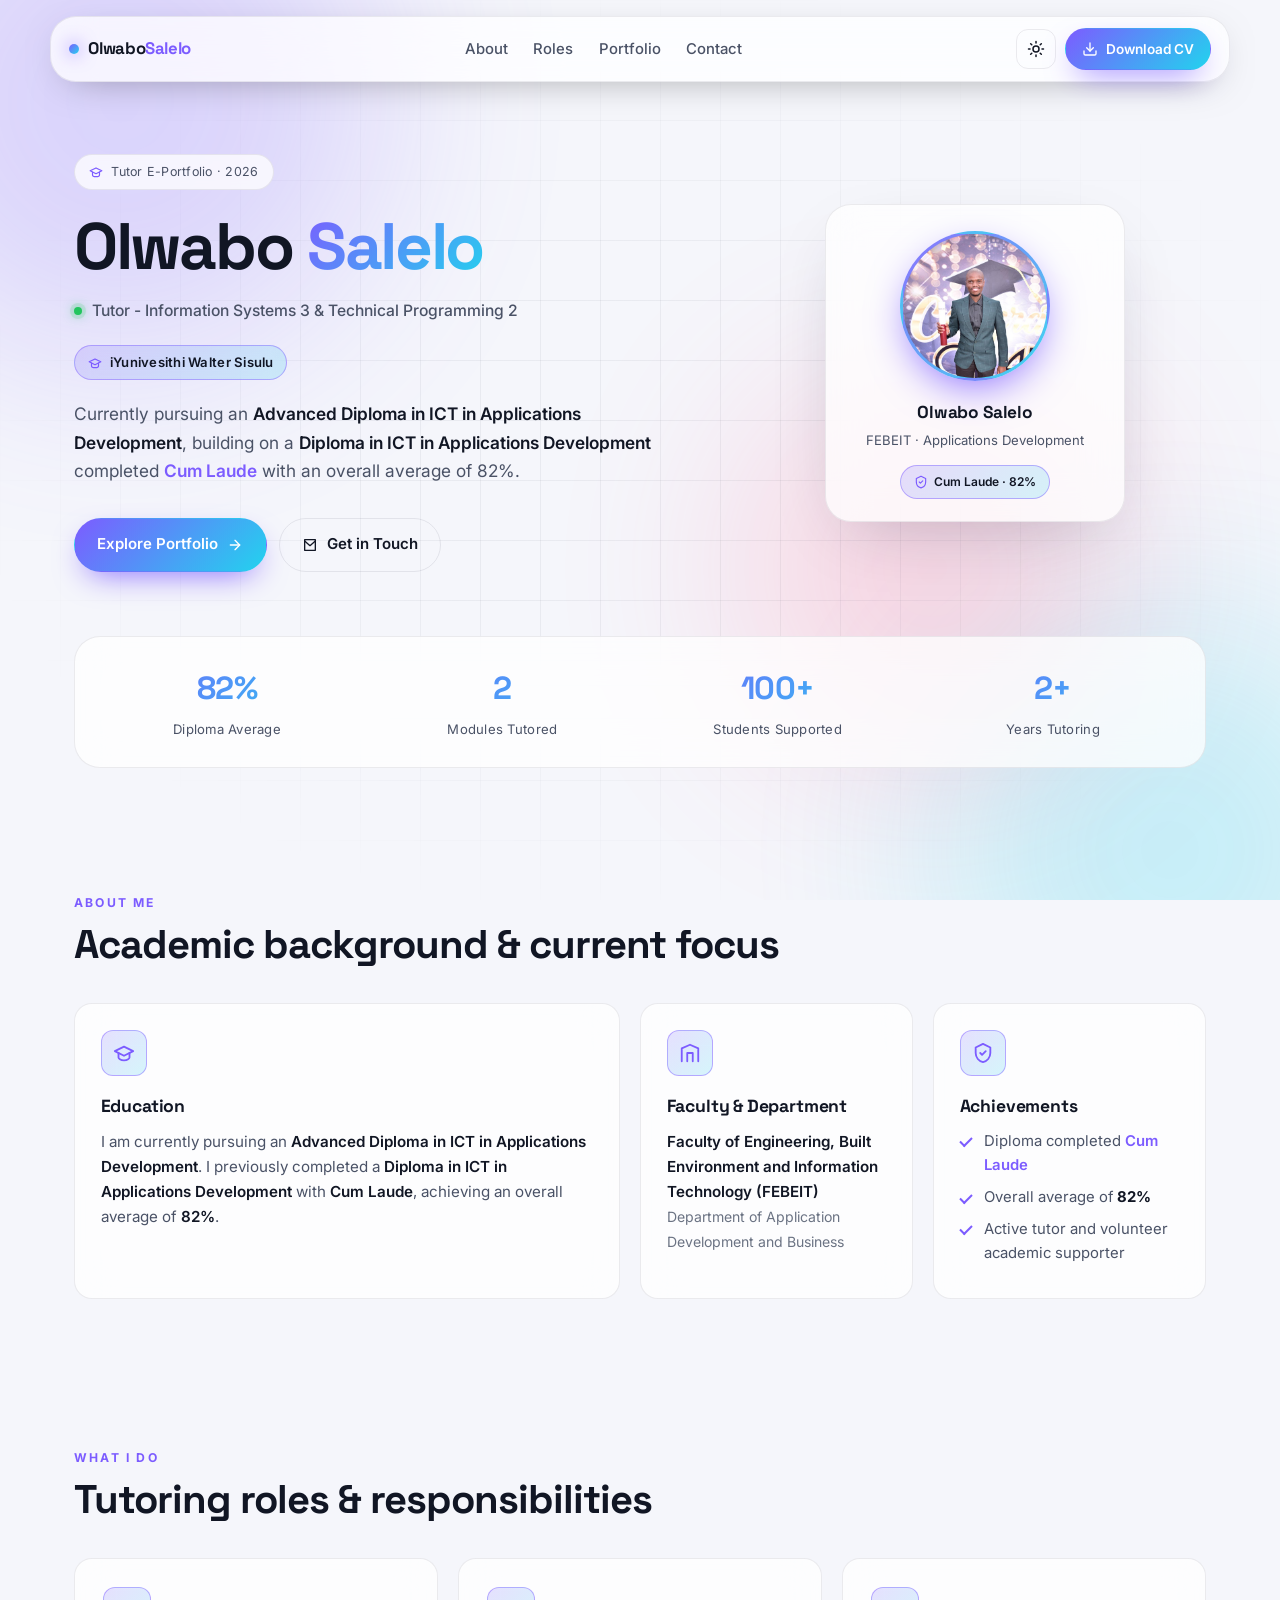
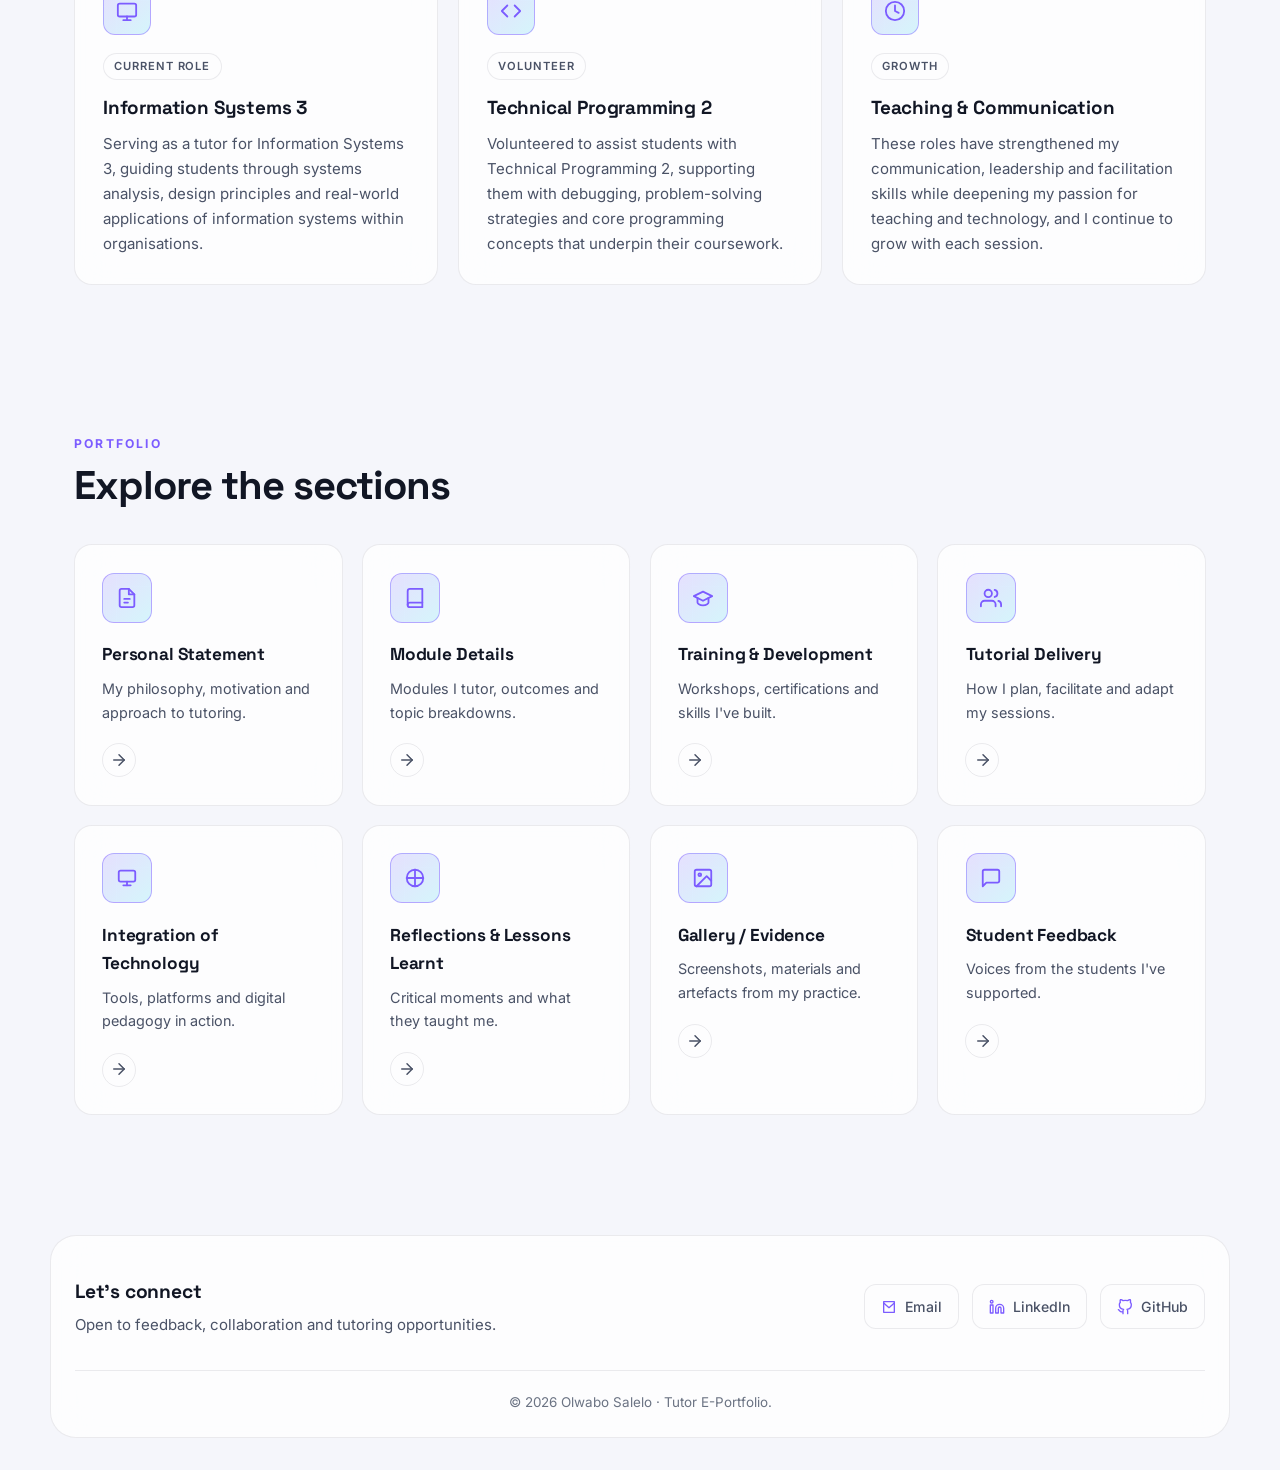
==== index.html @ c68f1d9f "Initial commit" ====
<!DOCTYPE html>
<html lang="en" data-theme="dark">
<head>
  <meta charset="UTF-8" />
  <meta name="viewport" content="width=device-width, initial-scale=1.0" />
  <title>Olwabo Salelo | Tutor E-Portfolio</title>
  <meta name="description" content="E-portfolio of Olwabo Salelo — tutor for Information Systems 3 and Technical Programming 2, FEBIT, Department of Application Development and Business." />

  <link rel="preconnect" href="https://fonts.googleapis.com" />
  <link rel="preconnect" href="https://fonts.gstatic.com" crossorigin />
  <link href="https://fonts.googleapis.com/css2?family=Inter:wght@300;400;500;600;700;800&family=Space+Grotesk:wght@500;600;700&display=swap" rel="stylesheet" />

  <link rel="icon" href="assets/icons/favicon.svg" type="image/svg+xml" />
  <link rel="stylesheet" href="styles.css" />
</head>
<body>

  <div class="bg-orbs" aria-hidden="true">
    <span class="orb orb-1"></span>
    <span class="orb orb-2"></span>
    <span class="orb orb-3"></span>
    <span class="grid-overlay"></span>
  </div>

  <header class="navbar">
    <a href="index.html" class="brand" aria-label="Home">
      <span class="brand-dot"></span>
      <span>Olwabo<span class="accent">Salelo</span></span>
    </a>

    <nav class="nav-links" aria-label="Primary">
      <a href="#about">About</a>
      <a href="#roles">Roles</a>
      <a href="#portfolio">Portfolio</a>
      <a href="#contact">Contact</a>
    </nav>

    <div class="nav-actions">
      <button id="themeToggle" class="icon-btn" aria-label="Toggle theme" title="Toggle theme">
        <svg class="icon-sun" viewBox="0 0 24 24" width="18" height="18" fill="none" stroke="currentColor" stroke-width="2" stroke-linecap="round" stroke-linejoin="round">
          <circle cx="12" cy="12" r="4"/>
          <path d="M12 2v2M12 20v2M4.93 4.93l1.41 1.41M17.66 17.66l1.41 1.41M2 12h2M20 12h2M4.93 19.07l1.41-1.41M17.66 6.34l1.41-1.41"/>
        </svg>
        <svg class="icon-moon" viewBox="0 0 24 24" width="18" height="18" fill="none" stroke="currentColor" stroke-width="2" stroke-linecap="round" stroke-linejoin="round">
          <path d="M21 12.79A9 9 0 1 1 11.21 3 7 7 0 0 0 21 12.79z"/>
        </svg>
      </button>

    <a href="../assets/cv/Olwabo_Salelo_CV.pdf" class="btn btn-primary btn-sm" download>
      <svg viewBox="0 0 24 24" width="16" height="16" fill="none" stroke="currentColor" stroke-width="2" stroke-linecap="round" stroke-linejoin="round">
        <path d="M21 15v4a2 2 0 0 1-2 2H5a2 2 0 0 1-2-2v-4"/>
        <polyline points="7 10 12 15 17 10"/>
        <line x1="12" y1="15" x2="12" y2="3"/>
      </svg>
      <span class="btn-label">Download CV</span>
    </a>
    </div>
  </header>


  <section class="hero">
    <div class="hero-inner">
      <div class="hero-text">
        <span class="pill">
          <svg viewBox="0 0 24 24" width="14" height="14" fill="none" stroke="currentColor" stroke-width="2" stroke-linecap="round" stroke-linejoin="round">
            <path d="M22 10 12 5 2 10l10 5 10-5z"/>
            <path d="M6 12v5c0 1 2 3 6 3s6-2 6-3v-5"/>
          </svg>
          Tutor E-Portfolio · 2026
        </span>

               <h1>
          Olwabo <span class="gradient-text">Salelo</span>
        </h1>

        <p class="role-line">
          <span class="role-dot"></span>
          Tutor - Information Systems 3 &amp; Technical Programming 2
        </p>

        <p class="university-line">
          <svg viewBox="0 0 24 24" width="14" height="14" fill="none" stroke="currentColor" stroke-width="2" stroke-linecap="round" stroke-linejoin="round" aria-hidden="true">
            <path d="M22 10 12 5 2 10l10 5 10-5z"/>
            <path d="M6 12v5c0 1 2 3 6 3s6-2 6-3v-5"/>
          </svg>
          iYunivesithi Walter Sisulu
        </p>

        <p class="lead">
          Currently pursuing an <strong>Advanced Diploma in ICT in Applications Development</strong>,
          building on a <strong>Diploma in ICT in Applications Development</strong> completed
          <em>Cum Laude</em> with an overall average of 82%.
        </p>
        <div class="hero-cta">
          <a href="#portfolio" class="btn btn-primary">
            Explore Portfolio
            <svg viewBox="0 0 24 24" width="16" height="16" fill="none" stroke="currentColor" stroke-width="2" stroke-linecap="round" stroke-linejoin="round">
              <line x1="5" y1="12" x2="19" y2="12"/>
              <polyline points="12 5 19 12 12 19"/>
            </svg>
          </a>
          <a href="#contact" class="btn btn-ghost">
            <svg viewBox="0 0 24 24" width="16" height="16" fill="none" stroke="currentColor" stroke-width="2" stroke-linecap="round" stroke-linejoin="round">
              <path d="M4 4h16v16H4z"/>
              <polyline points="4 6 12 13 20 6"/>
            </svg>
            Get in Touch
          </a>
        </div>
      </div>

      <div class="hero-visual" aria-hidden="true">
        <div class="avatar-card">
            <div class="avatar">
            <img src="assets/images/avatar.png" alt="Portrait of Olwabo Salelo" />
            </div>
            <div class="avatar-meta">
            <strong>Olwabo Salelo</strong>
            <span>FEBEIT · Applications Development</span>
            </div>
            <div class="avatar-badge">
            <svg viewBox="0 0 24 24" width="14" height="14" fill="none" stroke="currentColor" stroke-width="2" stroke-linecap="round" stroke-linejoin="round">
                <path d="M12 2 4 6v6c0 5 3.5 9 8 10 4.5-1 8-5 8-10V6l-8-4z"/>
                <polyline points="9 12 11 14 15 10"/>
            </svg>
            Cum Laude · 82%
            </div>
        </div>
        </div>
      </div>
    </div>

    <div class="stats" role="list">
      <div class="stat" role="listitem">
        <span class="stat-num" data-count="82" data-suffix="%">0</span>
        <span class="stat-label">Diploma Average</span>
      </div>
      <div class="stat" role="listitem">
        <span class="stat-num" data-count="2">0</span>
        <span class="stat-label">Modules Tutored</span>
      </div>
      <div class="stat" role="listitem">
        <span class="stat-num" data-count="100" data-suffix="+">0</span>
        <span class="stat-label">Students Supported</span>
      </div>
      <div class="stat" role="listitem">
        <span class="stat-num" data-count="2" data-suffix="+">0</span>
        <span class="stat-label">Years Tutoring</span>
      </div>
    </div>
  </section>

  <section id="about" class="section">
    <div class="section-head">
      <span class="eyebrow">About Me</span>
      <h2>Academic background &amp; current focus</h2>
    </div>

    <div class="about-grid">
      <div class="about-card about-card--wide">
        <div class="about-icon">
          <svg viewBox="0 0 24 24" width="22" height="22" fill="none" stroke="currentColor" stroke-width="2" stroke-linecap="round" stroke-linejoin="round">
            <path d="M22 10 12 5 2 10l10 5 10-5z"/>
            <path d="M6 12v5c0 1 2 3 6 3s6-2 6-3v-5"/>
          </svg>
        </div>
        <h3>Education</h3>
        <p>
          I am currently pursuing an <strong>Advanced Diploma in ICT in Applications Development</strong>.
          I previously completed a <strong>Diploma in ICT in Applications Development</strong> with
          <strong>Cum Laude</strong>, achieving an overall average of <strong>82%</strong>.
        </p>
      </div>

      <div class="about-card">
        <div class="about-icon">
          <svg viewBox="0 0 24 24" width="22" height="22" fill="none" stroke="currentColor" stroke-width="2" stroke-linecap="round" stroke-linejoin="round">
            <path d="M3 21V7l9-4 9 4v14"/>
            <path d="M9 21V12h6v9"/>
          </svg>
        </div>
        <h3>Faculty &amp; Department</h3>
        <p>
          <strong>Faculty of Engineering, Built Environment and Information Technology (FEBEIT)</strong><br />
          <span class="muted">Department of Application Development and Business</span>
        </p>
      </div>

      <div class="about-card">
        <div class="about-icon">
          <svg viewBox="0 0 24 24" width="22" height="22" fill="none" stroke="currentColor" stroke-width="2" stroke-linecap="round" stroke-linejoin="round">
            <path d="M12 2 4 6v6c0 5 3.5 9 8 10 4.5-1 8-5 8-10V6l-8-4z"/>
            <polyline points="9 12 11 14 15 10"/>
          </svg>
        </div>
        <h3>Achievements</h3>
        <ul class="check-list">
          <li>Diploma completed <em>Cum Laude</em></li>
          <li>Overall average of <strong>82%</strong></li>
          <li>Active tutor and volunteer academic supporter</li>
        </ul>
      </div>
    </div>
  </section>

  <section id="roles" class="section">
    <div class="section-head">
      <span class="eyebrow">What I Do</span>
      <h2>Tutoring roles &amp; responsibilities</h2>
    </div>

    <div class="roles-grid">
      <article class="role-card">
        <div class="role-icon">
          <svg viewBox="0 0 24 24" width="22" height="22" fill="none" stroke="currentColor" stroke-width="2" stroke-linecap="round" stroke-linejoin="round">
            <rect x="2" y="4" width="20" height="14" rx="2"/>
            <line x1="8" y1="22" x2="16" y2="22"/>
            <line x1="12" y1="18" x2="12" y2="22"/>
          </svg>
        </div>
        <span class="role-tag">Current Role</span>
        <h3>Information Systems 3</h3>
        <p>
          Serving as a tutor for Information Systems 3, guiding students through
          systems analysis, design principles and real-world applications of
          information systems within organisations.
        </p>
      </article>

      <article class="role-card">
        <div class="role-icon">
          <svg viewBox="0 0 24 24" width="22" height="22" fill="none" stroke="currentColor" stroke-width="2" stroke-linecap="round" stroke-linejoin="round">
            <polyline points="16 18 22 12 16 6"/>
            <polyline points="8 6 2 12 8 18"/>
          </svg>
        </div>
        <span class="role-tag">Volunteer</span>
        <h3>Technical Programming 2</h3>
        <p>
          Volunteered to assist students with Technical Programming 2, supporting
          them with debugging, problem-solving strategies and core programming
          concepts that underpin their coursework.
        </p>
      </article>

      <article class="role-card">
        <div class="role-icon">
          <svg viewBox="0 0 24 24" width="22" height="22" fill="none" stroke="currentColor" stroke-width="2" stroke-linecap="round" stroke-linejoin="round">
            <circle cx="12" cy="12" r="10"/>
            <path d="M12 6v6l4 2"/>
          </svg>
        </div>
        <span class="role-tag">Growth</span>
        <h3>Teaching &amp; Communication</h3>
        <p>
          These roles have strengthened my communication, leadership and
          facilitation skills while deepening my passion for teaching and
          technology, and I continue to grow with each session.
        </p>
      </article>
    </div>
  </section>

  <section id="portfolio" class="section">
    <div class="section-head">
      <span class="eyebrow">Portfolio</span>
      <h2>Explore the sections</h2>
    </div>

    <div class="card-grid">
      <a class="card" href="pages/personal-statement.html">
        <div class="card-icon">
          <svg viewBox="0 0 24 24" width="22" height="22" fill="none" stroke="currentColor" stroke-width="2" stroke-linecap="round" stroke-linejoin="round">
            <path d="M14 2H6a2 2 0 0 0-2 2v16a2 2 0 0 0 2 2h12a2 2 0 0 0 2-2V8z"/>
            <polyline points="14 2 14 8 20 8"/>
            <line x1="9" y1="13" x2="15" y2="13"/>
            <line x1="9" y1="17" x2="13" y2="17"/>
          </svg>
        </div>
        <h3>Personal Statement</h3>
        <p>My philosophy, motivation and approach to tutoring.</p>
        <span class="card-arrow">
          <svg viewBox="0 0 24 24" width="18" height="18" fill="none" stroke="currentColor" stroke-width="2" stroke-linecap="round" stroke-linejoin="round">
            <line x1="5" y1="12" x2="19" y2="12"/>
            <polyline points="12 5 19 12 12 19"/>
          </svg>
        </span>
      </a>

      <a class="card" href="pages/module-details.html">
        <div class="card-icon">
          <svg viewBox="0 0 24 24" width="22" height="22" fill="none" stroke="currentColor" stroke-width="2" stroke-linecap="round" stroke-linejoin="round">
            <path d="M4 19.5A2.5 2.5 0 0 1 6.5 17H20"/>
            <path d="M6.5 2H20v20H6.5A2.5 2.5 0 0 1 4 19.5v-15A2.5 2.5 0 0 1 6.5 2z"/>
          </svg>
        </div>
        <h3>Module Details</h3>
        <p>Modules I tutor, outcomes and topic breakdowns.</p>
        <span class="card-arrow">
          <svg viewBox="0 0 24 24" width="18" height="18" fill="none" stroke="currentColor" stroke-width="2" stroke-linecap="round" stroke-linejoin="round">
            <line x1="5" y1="12" x2="19" y2="12"/>
            <polyline points="12 5 19 12 12 19"/>
          </svg>
        </span>
      </a>

      <a class="card" href="pages/training-development.html">
        <div class="card-icon">
          <svg viewBox="0 0 24 24" width="22" height="22" fill="none" stroke="currentColor" stroke-width="2" stroke-linecap="round" stroke-linejoin="round">
            <path d="M22 10 12 5 2 10l10 5 10-5z"/>
            <path d="M6 12v5c0 1 2 3 6 3s6-2 6-3v-5"/>
          </svg>
        </div>
        <h3>Training &amp; Development</h3>
        <p>Workshops, certifications and skills I've built.</p>
        <span class="card-arrow">
          <svg viewBox="0 0 24 24" width="18" height="18" fill="none" stroke="currentColor" stroke-width="2" stroke-linecap="round" stroke-linejoin="round">
            <line x1="5" y1="12" x2="19" y2="12"/>
            <polyline points="12 5 19 12 12 19"/>
          </svg>
        </span>
      </a>

      <a class="card" href="pages/tutorial-delivery.html">
        <div class="card-icon">
          <svg viewBox="0 0 24 24" width="22" height="22" fill="none" stroke="currentColor" stroke-width="2" stroke-linecap="round" stroke-linejoin="round">
            <path d="M17 21v-2a4 4 0 0 0-4-4H5a4 4 0 0 0-4 4v2"/>
            <circle cx="9" cy="7" r="4"/>
            <path d="M23 21v-2a4 4 0 0 0-3-3.87"/>
            <path d="M16 3.13a4 4 0 0 1 0 7.75"/>
          </svg>
        </div>
        <h3>Tutorial Delivery</h3>
        <p>How I plan, facilitate and adapt my sessions.</p>
        <span class="card-arrow">
          <svg viewBox="0 0 24 24" width="18" height="18" fill="none" stroke="currentColor" stroke-width="2" stroke-linecap="round" stroke-linejoin="round">
            <line x1="5" y1="12" x2="19" y2="12"/>
            <polyline points="12 5 19 12 12 19"/>
          </svg>
        </span>
      </a>

      <a class="card" href="pages/technology.html">
        <div class="card-icon">
          <svg viewBox="0 0 24 24" width="22" height="22" fill="none" stroke="currentColor" stroke-width="2" stroke-linecap="round" stroke-linejoin="round">
            <rect x="3" y="4" width="18" height="12" rx="2"/>
            <line x1="8" y1="20" x2="16" y2="20"/>
            <line x1="12" y1="16" x2="12" y2="20"/>
          </svg>
        </div>
        <h3>Integration of Technology</h3>
        <p>Tools, platforms and digital pedagogy in action.</p>
        <span class="card-arrow">
          <svg viewBox="0 0 24 24" width="18" height="18" fill="none" stroke="currentColor" stroke-width="2" stroke-linecap="round" stroke-linejoin="round">
            <line x1="5" y1="12" x2="19" y2="12"/>
            <polyline points="12 5 19 12 12 19"/>
          </svg>
        </span>
      </a>

      <a class="card" href="pages/reflections.html">
        <div class="card-icon">
          <svg viewBox="0 0 24 24" width="22" height="22" fill="none" stroke="currentColor" stroke-width="2" stroke-linecap="round" stroke-linejoin="round">
            <path d="M12 3v18"/>
            <path d="M3 12h18"/>
            <circle cx="12" cy="12" r="9"/>
          </svg>
        </div>
        <h3>Reflections &amp; Lessons Learnt</h3>
        <p>Critical moments and what they taught me.</p>
        <span class="card-arrow">
          <svg viewBox="0 0 24 24" width="18" height="18" fill="none" stroke="currentColor" stroke-width="2" stroke-linecap="round" stroke-linejoin="round">
            <line x1="5" y1="12" x2="19" y2="12"/>
            <polyline points="12 5 19 12 12 19"/>
          </svg>
        </span>
      </a>

      <a class="card" href="pages/gallery.html">
        <div class="card-icon">
          <svg viewBox="0 0 24 24" width="22" height="22" fill="none" stroke="currentColor" stroke-width="2" stroke-linecap="round" stroke-linejoin="round">
            <rect x="3" y="3" width="18" height="18" rx="2"/>
            <circle cx="8.5" cy="8.5" r="1.5"/>
            <polyline points="21 15 16 10 5 21"/>
          </svg>
        </div>
        <h3>Gallery / Evidence</h3>
        <p>Screenshots, materials and artefacts from my practice.</p>
        <span class="card-arrow">
          <svg viewBox="0 0 24 24" width="18" height="18" fill="none" stroke="currentColor" stroke-width="2" stroke-linecap="round" stroke-linejoin="round">
            <line x1="5" y1="12" x2="19" y2="12"/>
            <polyline points="12 5 19 12 12 19"/>
          </svg>
        </span>
      </a>

      <a class="card" href="pages/feedback.html">
        <div class="card-icon">
          <svg viewBox="0 0 24 24" width="22" height="22" fill="none" stroke="currentColor" stroke-width="2" stroke-linecap="round" stroke-linejoin="round">
            <path d="M21 15a2 2 0 0 1-2 2H7l-4 4V5a2 2 0 0 1 2-2h14a2 2 0 0 1 2 2z"/>
          </svg>
        </div>
        <h3>Student Feedback</h3>
        <p>Voices from the students I've supported.</p>
        <span class="card-arrow">
          <svg viewBox="0 0 24 24" width="18" height="18" fill="none" stroke="currentColor" stroke-width="2" stroke-linecap="round" stroke-linejoin="round">
            <line x1="5" y1="12" x2="19" y2="12"/>
            <polyline points="12 5 19 12 12 19"/>
          </svg>
        </span>
      </a>
    </div>
  </section>


    <footer id="contact" class="footer">
    <div class="footer-inner">
      <div>
        <h3>Let's connect</h3>
        <p>Open to feedback, collaboration and tutoring opportunities.</p>
      </div>
      <div class="footer-links">
        <a href="saleloolwabo99@gmail.com">
          <svg viewBox="0 0 24 24" width="16" height="16" fill="none" stroke="currentColor" stroke-width="2" stroke-linecap="round" stroke-linejoin="round">
            <path d="M4 4h16v16H4z"/>
            <polyline points="4 6 12 13 20 6"/>
          </svg>
          Email
        </a>
        <a href="www.linkedin.com/in/olwabo-salelo-0a4a72297" target="_blank" rel="noopener">
          <svg viewBox="0 0 24 24" width="16" height="16" fill="none" stroke="currentColor" stroke-width="2" stroke-linecap="round" stroke-linejoin="round">
            <path d="M16 8a6 6 0 0 1 6 6v7h-4v-7a2 2 0 0 0-4 0v7h-4v-7a6 6 0 0 1 6-6z"/>
            <rect x="2" y="9" width="4" height="12"/>
            <circle cx="4" cy="4" r="2"/>
          </svg>
          LinkedIn
        </a>
        <a href="https://github.com/Olwabo?tab=repositories" target="_blank" rel="noopener">
          <svg viewBox="0 0 24 24" width="16" height="16" fill="none" stroke="currentColor" stroke-width="2" stroke-linecap="round" stroke-linejoin="round">
            <path d="M9 19c-5 1.5-5-2.5-7-3m14 6v-3.87a3.37 3.37 0 0 0-.94-2.61c3.14-.35 6.44-1.54 6.44-7A5.44 5.44 0 0 0 20 4.77 5.07 5.07 0 0 0 19.91 1S18.73.65 16 2.48a13.38 13.38 0 0 0-7 0C6.27.65 5.09 1 5.09 1A5.07 5.07 0 0 0 5 4.77a5.44 5.44 0 0 0-1.5 3.78c0 5.42 3.3 6.61 6.44 7A3.37 3.37 0 0 0 9 18.13V22"/>
          </svg>
          GitHub
        </a>
      </div>
    </div>
    <p class="copyright">
           &copy; <span id="year"></span> Olwabo Salelo · Tutor E-Portfolio.
    </p>
  </footer>

  <script src="script.js"></script>
</body>
</html>
---- styles.css ----
:root {
  --bg:            #0a0b10;
  --bg-soft:       #11141c;
  --card:          rgba(255, 255, 255, 0.045);
  --card-hover:    rgba(255, 255, 255, 0.08);
  --border:        rgba(255, 255, 255, 0.09);
  --border-strong: rgba(124, 92, 255, 0.45);

  --text:          #eef1f7;
  --text-dim:      #9aa4b8;
  --text-muted:    #6b7383;

  --accent:        #7c5cff;
  --accent-2:      #22d3ee;
  --accent-3:      #ff5c8a;
  --gradient:      linear-gradient(135deg, #7c5cff 0%, #22d3ee 100%);
  --gradient-soft: linear-gradient(135deg, rgba(124,92,255,.18) 0%, rgba(34,211,238,.18) 100%);

  --radius-sm: 12px;
  --radius:    18px;
  --radius-lg: 26px;
  --shadow:    0 24px 70px -28px rgba(0, 0, 0, .75);

  --maxw: 1180px;
  --nav-h: 68px;

  --font-sans: 'Inter', system-ui, -apple-system, "Segoe UI", Roboto, sans-serif;
  --font-display: 'Space Grotesk', 'Inter', sans-serif;
}

[data-theme="light"] {
  --bg:            #f5f6fb;
  --bg-soft:       #ffffff;
  --card:          rgba(255, 255, 255, 0.75);
  --card-hover:    rgba(255, 255, 255, 0.95);
  --border:        rgba(15, 20, 40, 0.08);
  --text:          #111624;
  --text-dim:      #4a5266;
  --text-muted:    #6b7383;
  --shadow:        0 24px 70px -30px rgba(20, 30, 60, .28);
}

*,
*::before,
*::after { box-sizing: border-box; }

* { margin: 0; padding: 0; }

html { scroll-behavior: smooth; scroll-padding-top: 90px; }

body {
  font-family: var(--font-sans);
  background: var(--bg);
  color: var(--text);
  line-height: 1.65;
  min-height: 100vh;
  overflow-x: hidden;
  -webkit-font-smoothing: antialiased;
  transition: background .35s ease, color .35s ease;
}

a { color: inherit; text-decoration: none; }
img { max-width: 100%; display: block; }
button { font: inherit; }

::selection { background: rgba(124, 92, 255, .35); color: #fff; }

/* Scrollbar */
::-webkit-scrollbar { width: 10px; height: 10px; }
::-webkit-scrollbar-track { background: var(--bg-soft); }
::-webkit-scrollbar-thumb {
  background: linear-gradient(var(--accent), var(--accent-2));
  border-radius: 999px;
  border: 2px solid var(--bg-soft);
}

.bg-orbs {
  position: fixed; inset: 0;
  z-index: -1; overflow: hidden; pointer-events: none;
}
.orb {
  position: absolute;
  border-radius: 50%;
  filter: blur(100px);
  opacity: .55;
  animation: float 20s ease-in-out infinite;
  will-change: transform;
}
.orb-1 { width: 520px; height: 520px; background: #7c5cff; top: -160px; left: -140px; }
.orb-2 { width: 460px; height: 460px; background: #22d3ee; bottom: -180px; right: -120px; animation-delay: -7s; }
.orb-3 { width: 380px; height: 380px; background: #ff5c8a; top: 42%; left: 58%; animation-delay: -13s; opacity: .32; }

[data-theme="light"] .orb { opacity: .22; }

.grid-overlay {
  position: absolute; inset: 0;
  background-image:
    linear-gradient(rgba(255,255,255,.035) 1px, transparent 1px),
    linear-gradient(90deg, rgba(255,255,255,.035) 1px, transparent 1px);
  background-size: 60px 60px;
  mask-image: radial-gradient(ellipse at center, #000 30%, transparent 75%);
  -webkit-mask-image: radial-gradient(ellipse at center, #000 30%, transparent 75%);
}
[data-theme="light"] .grid-overlay {
  background-image:
    linear-gradient(rgba(15,20,40,.05) 1px, transparent 1px),
    linear-gradient(90deg, rgba(15,20,40,.05) 1px, transparent 1px);
}

@keyframes float {
  0%, 100% { transform: translate(0, 0) scale(1); }
  50%      { transform: translate(40px, -50px) scale(1.08); }
}

.navbar {
  position: sticky; top: 1rem; z-index: 50;
  display: flex; align-items: center; justify-content: space-between;
  gap: 1rem;
  max-width: var(--maxw);
  margin: 1rem auto 0;
  padding: .7rem 1.1rem;
  background: var(--card);
  border: 1px solid var(--border);
  border-radius: var(--radius-lg);
  backdrop-filter: blur(20px) saturate(160%);
  -webkit-backdrop-filter: blur(20px) saturate(160%);
  box-shadow: 0 10px 40px -20px rgba(0,0,0,.5);
}

.brand {
  display: flex; align-items: center; gap: .6rem;
  font-family: var(--font-display);
  font-weight: 700; font-size: 1.05rem;
  letter-spacing: -.02em;
}
.brand-dot {
  width: 10px; height: 10px; border-radius: 50%;
  background: var(--gradient);
  box-shadow: 0 0 18px var(--accent);
}
.accent { color: var(--accent); }

.nav-links { display: flex; gap: 1.6rem; }
.nav-links a {
  position: relative;
  color: var(--text-dim);
  font-size: .93rem; font-weight: 500;
  transition: color .2s ease;
}
.nav-links a::after {
  content: ""; position: absolute; left: 0; bottom: -6px;
  height: 2px; width: 0;
  background: var(--gradient);
  border-radius: 2px;
  transition: width .3s ease;
}
.nav-links a:hover { color: var(--text); }
.nav-links a:hover::after { width: 100%; }

.nav-actions { display: flex; align-items: center; gap: .55rem; }

/* ---------- Icon buttons ---------- */
.icon-btn {
  width: 40px; height: 40px;
  display: grid; place-items: center;
  background: transparent; color: var(--text);
  border: 1px solid var(--border);
  border-radius: var(--radius-sm);
  cursor: pointer;
  transition: background .2s ease, transform .2s ease, border-color .2s ease;
}
.icon-btn:hover {
  background: var(--card-hover);
  transform: translateY(-1px);
  border-color: var(--border-strong);
}

.icon-sun, .icon-moon {
  grid-area: 1 / 1;
  transition: opacity .3s ease, transform .4s ease;
}
[data-theme="dark"]  .icon-sun  { opacity: 0; transform: rotate(-90deg) scale(.7); }
[data-theme="dark"]  .icon-moon { opacity: 1; }
[data-theme="light"] .icon-sun  { opacity: 1; }
[data-theme="light"] .icon-moon { opacity: 0; transform: rotate(90deg) scale(.7); }

.btn {
  display: inline-flex; align-items: center; justify-content: center; gap: .55rem;
  padding: .85rem 1.4rem;
  border-radius: 999px;
  font-weight: 600; font-size: .94rem;
  border: 1px solid transparent;
  cursor: pointer;
  white-space: nowrap;
  transition: transform .2s ease, box-shadow .3s ease, background .3s ease, border-color .3s ease;
}
.btn-sm { padding: .55rem 1rem; font-size: .85rem; }

.btn-primary {
  background: var(--gradient);
  color: #fff;
  box-shadow: 0 12px 32px -12px var(--accent);
}
.btn-primary:hover {
  transform: translateY(-2px);
  box-shadow: 0 20px 46px -14px var(--accent);
}

.btn-ghost {
  background: transparent;
  color: var(--text);
  border-color: var(--border);
}
.btn-ghost:hover {
  background: var(--card-hover);
  border-color: var(--border-strong);
  transform: translateY(-2px);
}

.hero,
.section,
.footer {
  max-width: var(--maxw);
  margin-inline: auto;
  padding-inline: 1.5rem;
}

.hero { padding-top: 4.5rem; padding-bottom: 3rem; }

.hero-inner {
  display: grid;
  grid-template-columns: 1.35fr 1fr;
  gap: 3rem;
  align-items: center;
}

.pill {
  display: inline-flex; align-items: center; gap: .5rem;
  padding: .42rem .9rem;
  background: var(--card);
  border: 1px solid var(--border);
  border-radius: 999px;
  font-size: .78rem;
  color: var(--text-dim);
  letter-spacing: .02em;
  margin-bottom: 1.4rem;
  backdrop-filter: blur(10px);
  -webkit-backdrop-filter: blur(10px);
}
.pill svg { color: var(--accent); }

.hero h1 {
  font-family: var(--font-display);
  font-size: clamp(2.4rem, 6vw, 4.1rem);
  line-height: 1.02;
  letter-spacing: -.035em;
  margin-bottom: 1rem;
}

.gradient-text {
  background: var(--gradient);
  -webkit-background-clip: text; background-clip: text;
  -webkit-text-fill-color: transparent; color: transparent;
}

.role-line {
  display: inline-flex; align-items: center; gap: .6rem;
  color: var(--text-dim);
  font-size: .98rem; font-weight: 500;
  margin-bottom: 1.35rem;
}

.university-line {
  display: inline-flex;
  align-items: center;
  gap: .5rem;
  padding: .35rem .8rem;
  margin-bottom: 1.25rem;
  font-size: .82rem;
  font-weight: 600;
  letter-spacing: .02em;
  color: var(--text);
  background: var(--gradient-soft);
  border: 1px solid var(--border-strong);
  border-radius: 999px;
  backdrop-filter: blur(10px);
  -webkit-backdrop-filter: blur(10px);
}

.university-line svg {
  color: var(--accent);
  flex-shrink: 0;
}

@media (max-width: 640px) {
  .university-line {
    font-size: .78rem;
    padding: .3rem .7rem;
  }
}
.role-dot {
  width: 8px; height: 8px; border-radius: 50%;
  background: #22c55e;
  box-shadow: 0 0 0 4px rgba(34,197,94,.15), 0 0 12px rgba(34,197,94,.7);
  animation: pulse 2s ease-in-out infinite;
}
@keyframes pulse {
  0%, 100% { box-shadow: 0 0 0 4px rgba(34,197,94,.15), 0 0 12px rgba(34,197,94,.7); }
  50%      { box-shadow: 0 0 0 8px rgba(34,197,94,.08), 0 0 18px rgba(34,197,94,.9); }
}

.lead {
  color: var(--text-dim);
  font-size: 1.08rem;
  max-width: 58ch;
  margin-bottom: 2rem;
}
.lead strong { color: var(--text); font-weight: 600; }
.lead em { color: var(--accent); font-style: normal; font-weight: 600; }

.hero-cta { display: flex; gap: .75rem; flex-wrap: wrap; }


.hero-visual {
  display: flex;
  justify-content: center;
  align-items: center;
}

.avatar-card {
  position: relative;
  width: 300px;
  padding: 1.6rem 1.4rem 1.4rem;
  background: var(--card);
  border: 1px solid var(--border);
  border-radius: var(--radius-lg);
  backdrop-filter: blur(20px);
  -webkit-backdrop-filter: blur(20px);
  box-shadow: var(--shadow);
  text-align: center;
  overflow: hidden;
  animation: cardFloat 7s ease-in-out infinite;
  will-change: transform;
}

@keyframes cardFloat {
  0%, 100% { transform: translateY(0); }
  50%      { transform: translateY(-12px); }
}

.avatar-glow {
  position: absolute;
  inset: -40px;
  z-index: 0;
  background: var(--gradient);
  filter: blur(70px);
  opacity: .38;
  border-radius: 50%;
  pointer-events: none;
}

.avatar {
  position: relative;
  z-index: 1;
  width: 150px;
  height: 150px;
  margin: 0 auto 1.1rem;
  border-radius: 50%;
  display: grid;
  place-items: center;
  background: var(--gradient);
  box-shadow: 0 14px 44px -12px var(--accent);
  overflow: hidden;
  border: 3px solid rgba(255, 255, 255, .12);
}

.avatar img {
  width: 100%;
  height: 100%;
  object-fit: cover;
  object-position: center;
  transition: transform .6s cubic-bezier(.2, .7, .2, 1);
}

.avatar-card:hover .avatar img { transform: scale(1.05); }

.avatar-meta {
  position: relative;
  z-index: 1;
  margin-bottom: 1rem;
}

.avatar-meta strong {
  display: block;
  font-family: var(--font-display);
  font-size: 1.08rem;
  letter-spacing: -.01em;
  color: var(--text);
}

.avatar-meta span {
  display: block;
  margin-top: .25rem;
  color: var(--text-dim);
  font-size: .82rem;
  line-height: 1.4;
}

.avatar-badge {
  position: relative;
  z-index: 1;
  display: inline-flex;
  align-items: center;
  gap: .35rem;
  padding: .38rem .8rem;
  background: var(--gradient-soft);
  border: 1px solid var(--border-strong);
  border-radius: 999px;
  font-size: .75rem;
  font-weight: 600;
  color: var(--text);
  white-space: nowrap;
}

.avatar-badge svg { color: var(--accent); flex-shrink: 0; }

.stats {
  display: grid;
  grid-template-columns: repeat(4, 1fr);
  gap: 1rem;
  margin-top: 4rem;
  padding: 1.6rem 1.4rem;
  background: var(--card);
  border: 1px solid var(--border);
  border-radius: var(--radius-lg);
  backdrop-filter: blur(20px);
  -webkit-backdrop-filter: blur(20px);
}
.stat { text-align: center; }
.stat-num {
  display: block;
  font-family: var(--font-display);
  font-size: 2rem; font-weight: 700;
  letter-spacing: -.02em;
  background: var(--gradient);
  -webkit-background-clip: text; background-clip: text;
  -webkit-text-fill-color: transparent;
}
.stat-label {
  color: var(--text-dim);
  font-size: .82rem;
  letter-spacing: .02em;
}

.section { padding-top: 4.5rem; padding-bottom: 4.5rem; }

.section-head { margin-bottom: 2.2rem; }
.eyebrow {
  display: inline-block;
  color: var(--accent);
  font-size: .76rem; font-weight: 700;
  letter-spacing: .18em; text-transform: uppercase;
  margin-bottom: .55rem;
}
.section-head h2 {
  font-family: var(--font-display);
  font-size: clamp(1.7rem, 3.6vw, 2.5rem);
  letter-spacing: -.025em;
  line-height: 1.15;
}

.about-grid {
  display: grid;
  grid-template-columns: 2fr 1fr 1fr;
  gap: 1.25rem;
}
.about-card {
  padding: 1.6rem;
  background: var(--card);
  border: 1px solid var(--border);
  border-radius: var(--radius);
  backdrop-filter: blur(20px);
  -webkit-backdrop-filter: blur(20px);
  transition: transform .3s ease, border-color .3s ease, background .3s ease;
}
.about-card:hover {
  transform: translateY(-4px);
  border-color: var(--border-strong);
  background: var(--card-hover);
}
.about-icon {
  width: 46px; height: 46px;
  display: grid; place-items: center;
  background: var(--gradient-soft);
  border: 1px solid var(--border-strong);
  border-radius: var(--radius-sm);
  color: var(--accent);
  margin-bottom: 1rem;
}
.about-card h3 {
  font-family: var(--font-display);
  font-size: 1.1rem;
  margin-bottom: .5rem;
  letter-spacing: -.01em;
}
.about-card p { color: var(--text-dim); font-size: .95rem; }
.about-card p strong { color: var(--text); font-weight: 600; }
.muted { color: var(--text-muted); font-size: .88rem; }

.check-list { list-style: none; }
.check-list li {
  position: relative;
  padding-left: 1.5rem;
  margin-bottom: .45rem;
  color: var(--text-dim);
  font-size: .93rem;
}
.check-list li::before {
  content: "";
  position: absolute; left: 0; top: .55rem;
  width: 12px; height: 7px;
  border-left: 2px solid var(--accent);
  border-bottom: 2px solid var(--accent);
  transform: rotate(-45deg);
}
.check-list li em { color: var(--accent); font-style: normal; font-weight: 600; }
.check-list li strong { color: var(--text); }


.roles-grid {
  display: grid;
  grid-template-columns: repeat(3, 1fr);
  gap: 1.25rem;
}
.role-card {
  position: relative;
  padding: 1.75rem;
  background: var(--card);
  border: 1px solid var(--border);
  border-radius: var(--radius);
  backdrop-filter: blur(20px);
  -webkit-backdrop-filter: blur(20px);
  transition: transform .3s ease, border-color .3s ease, box-shadow .3s ease;
  overflow: hidden;
}
.role-card::after {
  content: "";
  position: absolute; top: 0; left: 0; right: 0; height: 2px;
  background: var(--gradient);
  opacity: 0; transition: opacity .3s ease;
}
.role-card:hover {
  transform: translateY(-6px);
  border-color: var(--border-strong);
  box-shadow: 0 26px 60px -28px rgba(124,92,255,.55);
}
.role-card:hover::after { opacity: 1; }

.role-icon {
  width: 48px; height: 48px;
  display: grid; place-items: center;
  background: var(--gradient-soft);
  border: 1px solid var(--border-strong);
  border-radius: var(--radius-sm);
  color: var(--accent);
  margin-bottom: 1rem;
}
.role-tag {
  display: inline-block;
  padding: .22rem .65rem;
  border: 1px solid var(--border);
  background: rgba(255,255,255,.03);
  border-radius: 999px;
  font-size: .7rem; font-weight: 600;
  letter-spacing: .08em; text-transform: uppercase;
  color: var(--text-dim);
  margin-bottom: .7rem;
}
.role-card h3 {
  font-family: var(--font-display);
  font-size: 1.18rem;
  margin-bottom: .6rem;
  letter-spacing: -.01em;
}
.role-card p { color: var(--text-dim); font-size: .94rem; }


.card-grid {
  display: grid;
  grid-template-columns: repeat(auto-fit, minmax(255px, 1fr));
  gap: 1.2rem;
}
.card {
  position: relative;
  display: block;
  padding: 1.7rem;
  background: var(--card);
  border: 1px solid var(--border);
  border-radius: var(--radius);
  backdrop-filter: blur(20px);
  -webkit-backdrop-filter: blur(20px);
  transition: transform .3s ease, background .3s ease, border-color .3s ease, box-shadow .3s ease;
  overflow: hidden;
}
.card:hover {
  transform: translateY(-7px);
  background: var(--card-hover);
  border-color: var(--border-strong);
  box-shadow: 0 28px 64px -26px rgba(124,92,255,.55);
}
.card:hover .card-arrow {
  transform: translateX(5px);
  color: var(--accent);
  background: var(--gradient-soft);
  border-color: var(--border-strong);
}

.card-icon {
  width: 50px; height: 50px;
  display: grid; place-items: center;
  background: var(--gradient-soft);
  border: 1px solid var(--border-strong);
  border-radius: var(--radius-sm);
  color: var(--accent);
  margin-bottom: 1.1rem;
}
.card h3 {
  font-family: var(--font-display);
  font-size: 1.08rem;
  margin-bottom: .5rem;
  letter-spacing: -.01em;
}
.card p { color: var(--text-dim); font-size: .9rem; }

.card-arrow {
  display: inline-grid; place-items: center;
  width: 34px; height: 34px;
  margin-top: 1.2rem;
  border: 1px solid var(--border);
  border-radius: 50%;
  color: var(--text-dim);
  transition: transform .3s ease, color .3s ease, background .3s ease, border-color .3s ease;
}

.footer {
  margin-top: 3rem;
  margin-bottom: 2rem;
  padding: 2.5rem 1.5rem 1.5rem;
  background: var(--card);
  border: 1px solid var(--border);
  border-radius: var(--radius-lg);
  backdrop-filter: blur(20px);
  -webkit-backdrop-filter: blur(20px);
}
.footer-inner {
  display: flex; flex-wrap: wrap;
  gap: 2rem;
  justify-content: space-between; align-items: center;
  margin-bottom: 2rem;
}
.footer-inner h3 {
  font-family: var(--font-display);
  font-size: 1.2rem;
  margin-bottom: .35rem;
  letter-spacing: -.01em;
}
.footer-inner p { color: var(--text-dim); font-size: .94rem; }
.footer-links { display: flex; gap: .8rem; flex-wrap: wrap; }
.footer-links a {
  display: inline-flex; align-items: center; gap: .5rem;
  padding: .6rem 1rem;
  background: rgba(255,255,255,.03);
  border: 1px solid var(--border);
  border-radius: var(--radius-sm);
  font-size: .88rem; font-weight: 500;
  color: var(--text-dim);
  transition: all .2s ease;
}
.footer-links a svg { color: var(--accent); }
.footer-links a:hover {
  background: var(--card-hover);
  color: var(--text);
  transform: translateY(-2px);
  border-color: var(--border-strong);
}
.copyright {
  border-top: 1px solid var(--border);
  padding-top: 1.25rem;
  text-align: center;
  color: var(--text-muted);
  font-size: .84rem;
}

.reveal {
  opacity: 0;
  transform: translateY(26px);
  transition: opacity .7s cubic-bezier(.2,.7,.2,1), transform .7s cubic-bezier(.2,.7,.2,1);
}
.reveal.visible { opacity: 1; transform: none; }


@media (max-width: 980px) {
  .about-grid { grid-template-columns: 1fr 1fr; }
  .about-card--wide { grid-column: 1 / -1; }
  .roles-grid { grid-template-columns: 1fr 1fr; }
  .role-card:last-child { grid-column: 1 / -1; }
}

@media (max-width: 860px) {
  .nav-links { display: none; }
  .hero-inner { grid-template-columns: 1fr; text-align: center; gap: 2.5rem; }
  .hero-cta { justify-content: center; }
  .lead { margin-inline: auto; }
  .stats { grid-template-columns: repeat(2, 1fr); gap: .8rem; }
}

@media (max-width: 640px) {
  .roles-grid,
  .about-grid { grid-template-columns: 1fr; }
  .role-card:last-child { grid-column: auto; }

  .navbar {
    top: .5rem;
    margin: .5rem .75rem 0;
    padding: .55rem .75rem;
    gap: .5rem;
  }

  .brand { font-size: .95rem; gap: .45rem; }
  .brand-dot { width: 8px; height: 8px; }

  .nav-actions { gap: .35rem; }
  .icon-btn { width: 36px; height: 36px; }

  .btn-sm {
    display: inline-flex;
    padding: .45rem .75rem;
    font-size: .78rem;
  }

  .btn-sm .btn-label { display: none; }

  .footer-inner { flex-direction: column; align-items: flex-start; }
}

@media (max-width: 420px) {
  .stats { grid-template-columns: 1fr 1fr; padding: 1.1rem .8rem; }
  .stat-num { font-size: 1.55rem; }
  .stat-label { font-size: .74rem; }
  .hero h1 { font-size: 2.2rem; }
  .avatar-card { width: 100%; }
  .avatar { width: 130px; height: 130px; }

  .navbar { padding: .5rem .65rem; gap: .4rem; }
  .brand { font-size: .88rem; }
  .icon-btn { width: 34px; height: 34px; }
  .btn-sm { padding: .4rem .6rem; font-size: .72rem; }
  .btn-sm svg { width: 14px; height: 14px; }
}

@media (prefers-reduced-motion: reduce) {
  *,
  *::before,
  *::after {
    animation-duration: .001ms !important;
    animation-iteration-count: 1 !important;
    transition-duration: .001ms !important;
    scroll-behavior: auto !important;
  }
  .reveal { opacity: 1; transform: none; }
}
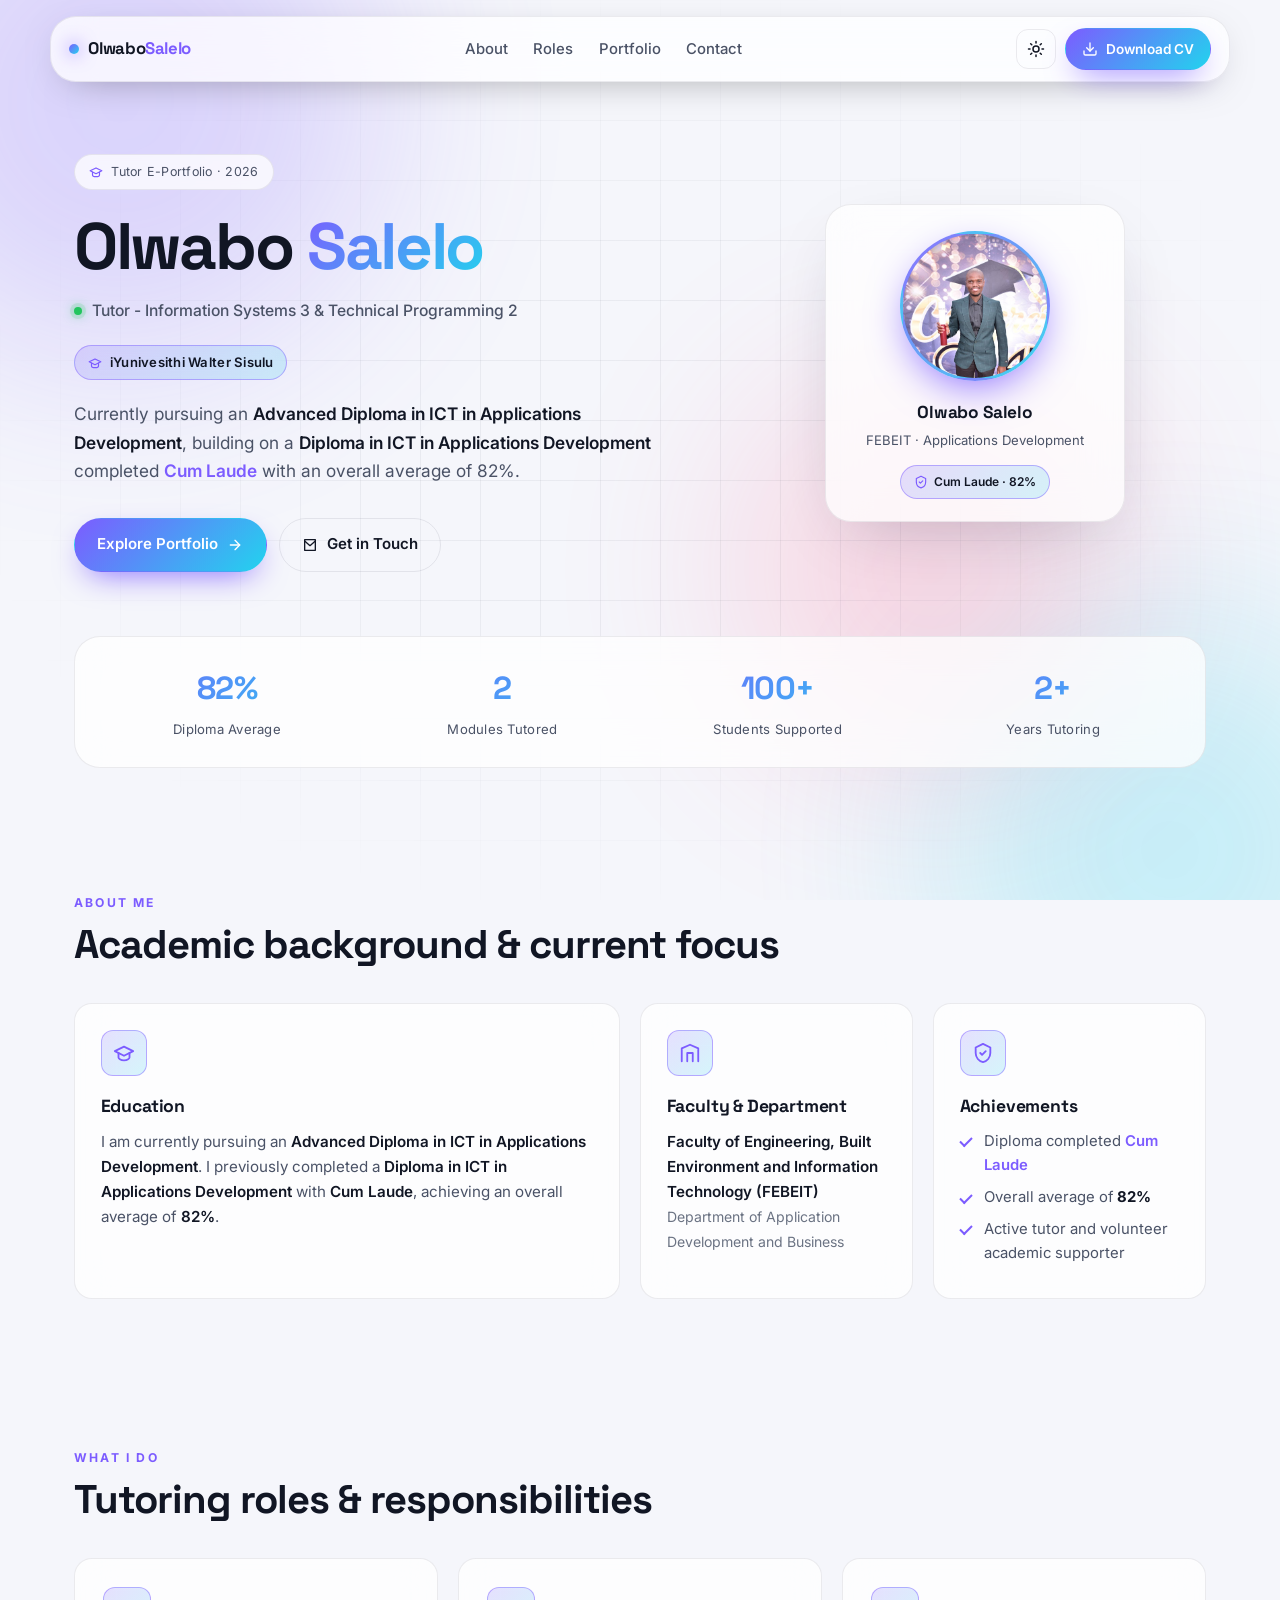
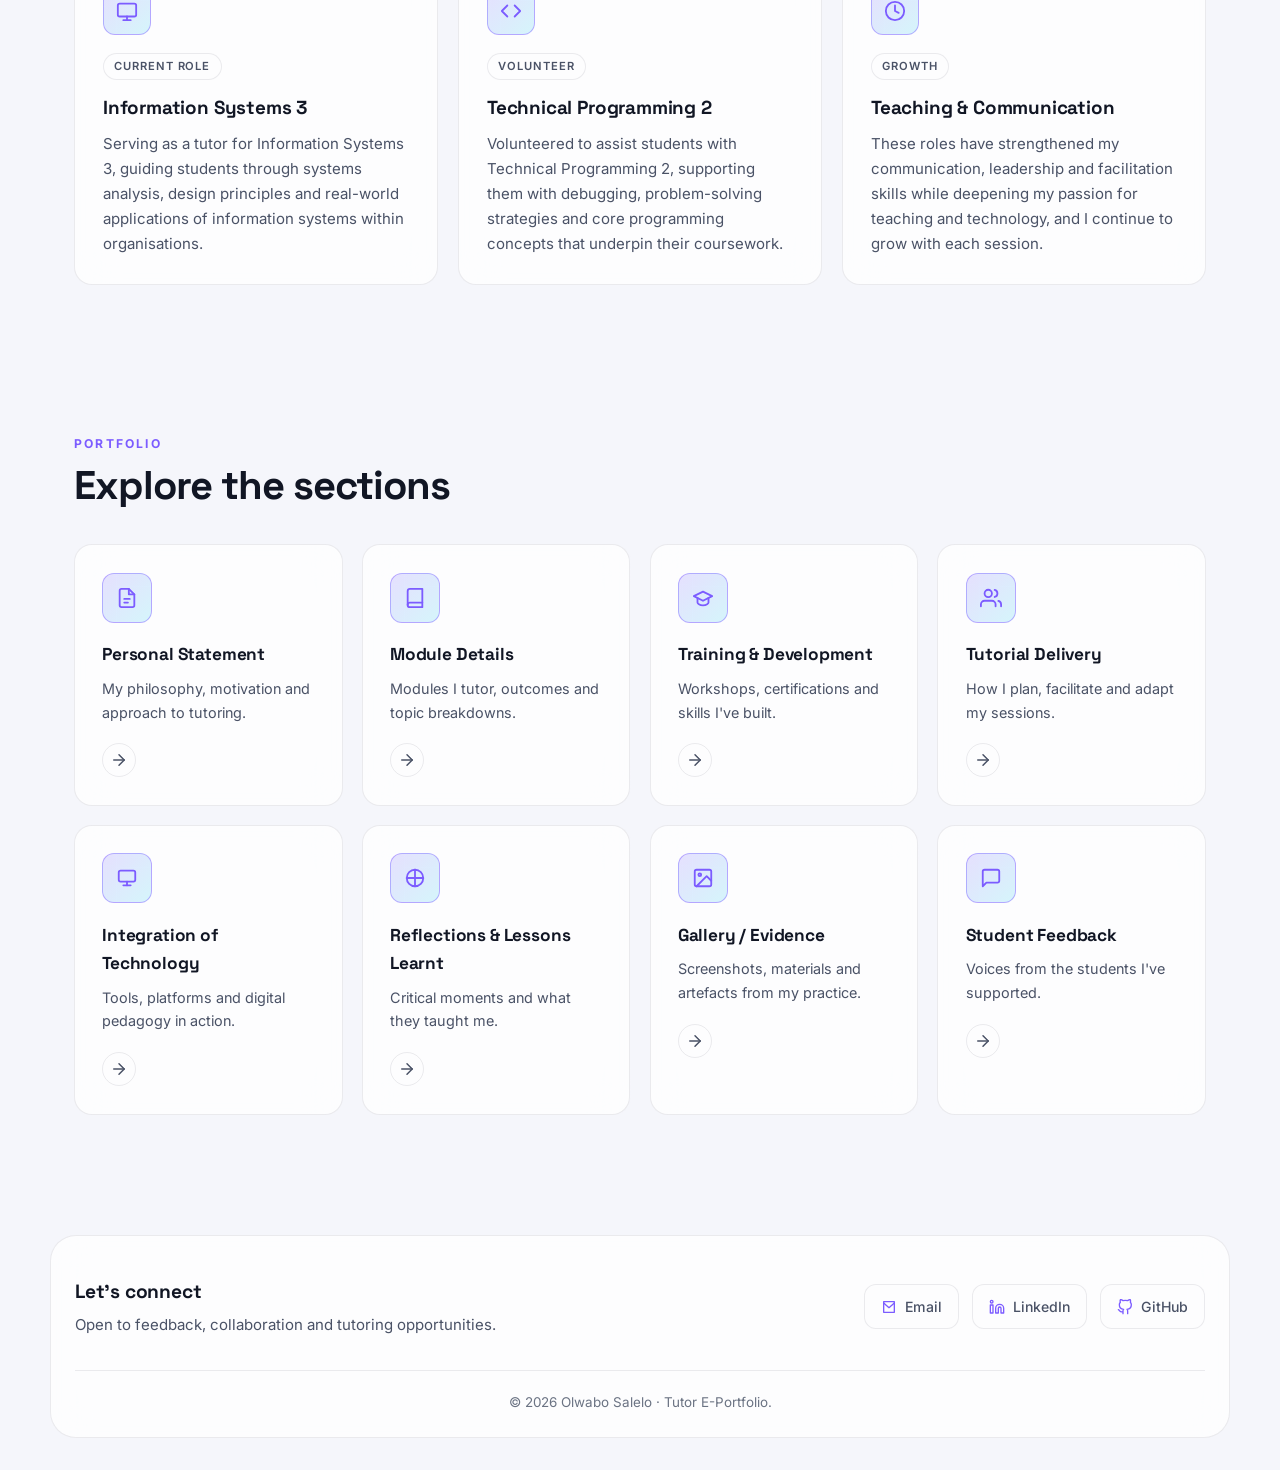
==== commit 317e351b: "Updated staff" ====
--- a/index.html
+++ b/index.html
@@ -46,7 +46,7 @@
         </svg>
       </button>
 
-    <a href="../assets/cv/Olwabo_Salelo_CV.pdf" class="btn btn-primary btn-sm" download>
+    <a href="assets/cv/Olwabo_Salelo_CV.pdf" class="btn btn-primary btn-sm" download>
       <svg viewBox="0 0 24 24" width="16" height="16" fill="none" stroke="currentColor" stroke-width="2" stroke-linecap="round" stroke-linejoin="round">
         <path d="M21 15v4a2 2 0 0 1-2 2H5a2 2 0 0 1-2-2v-4"/>
         <polyline points="7 10 12 15 17 10"/>
